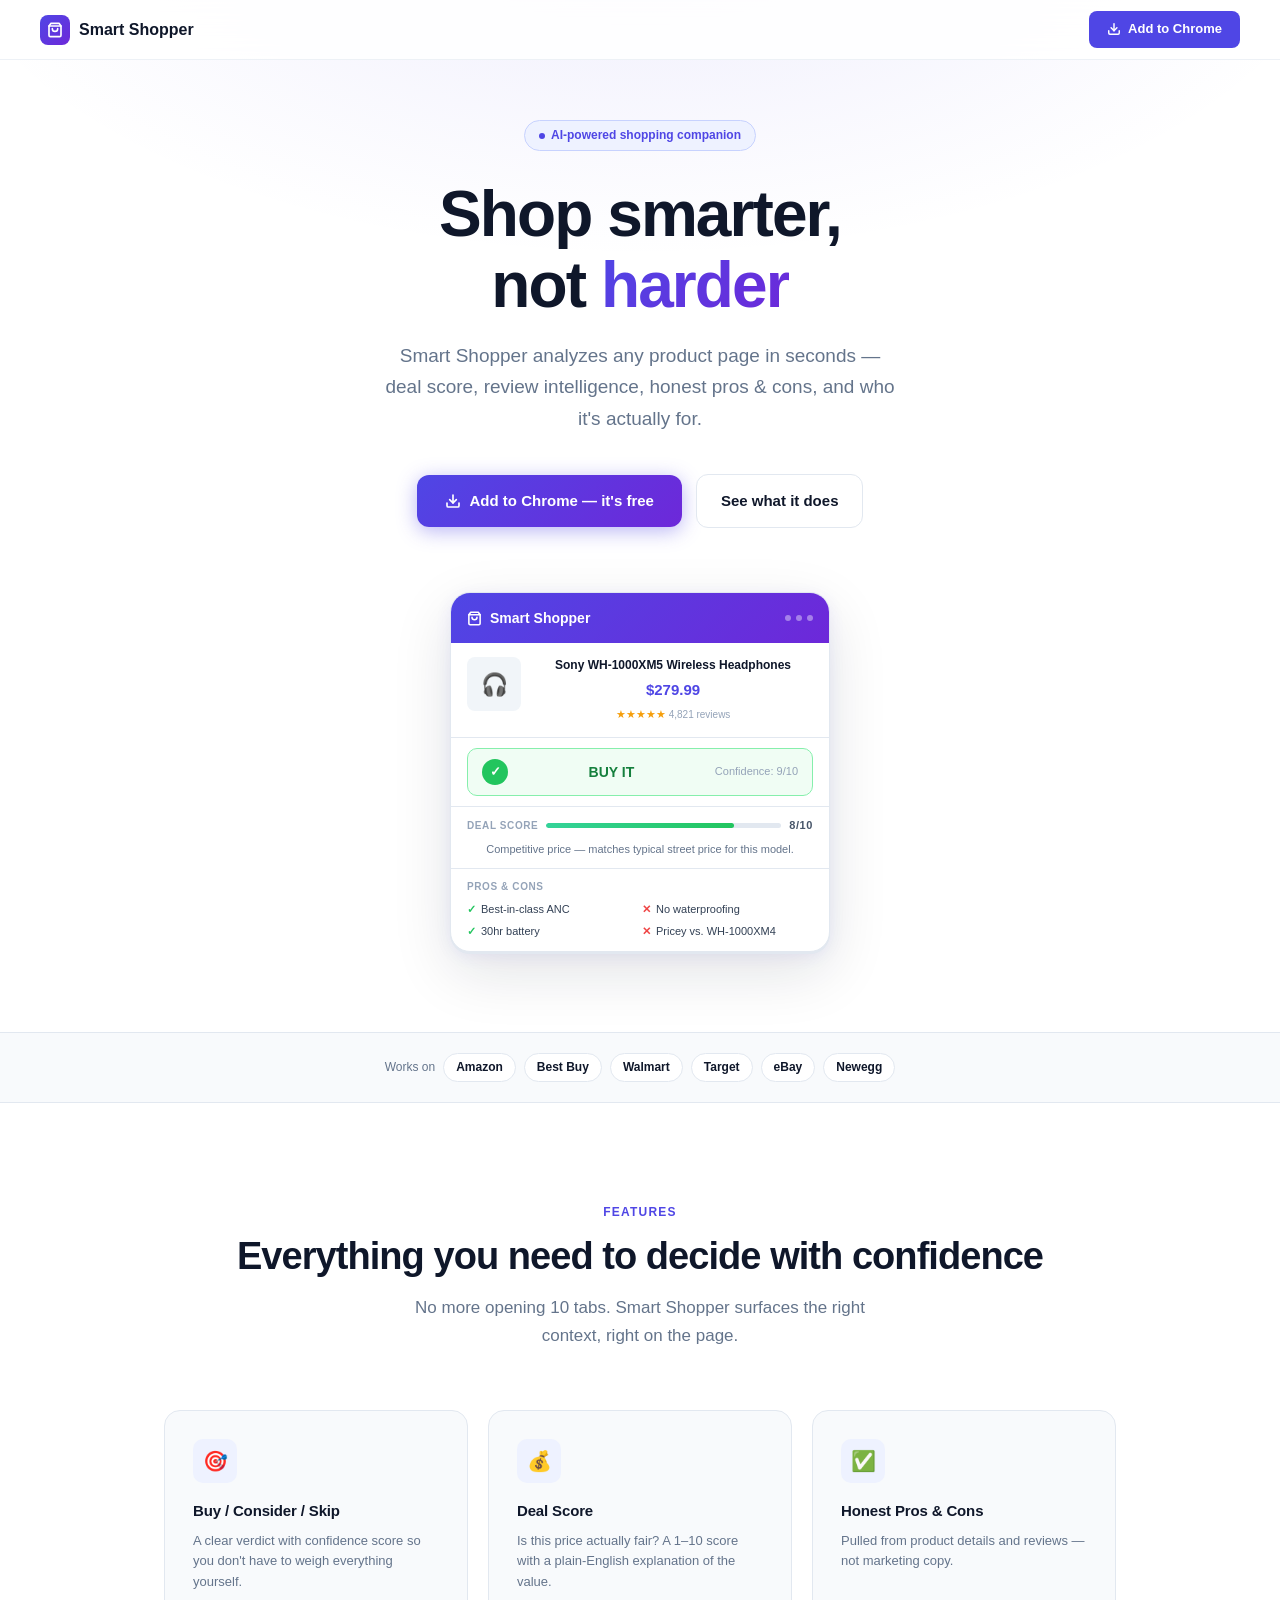
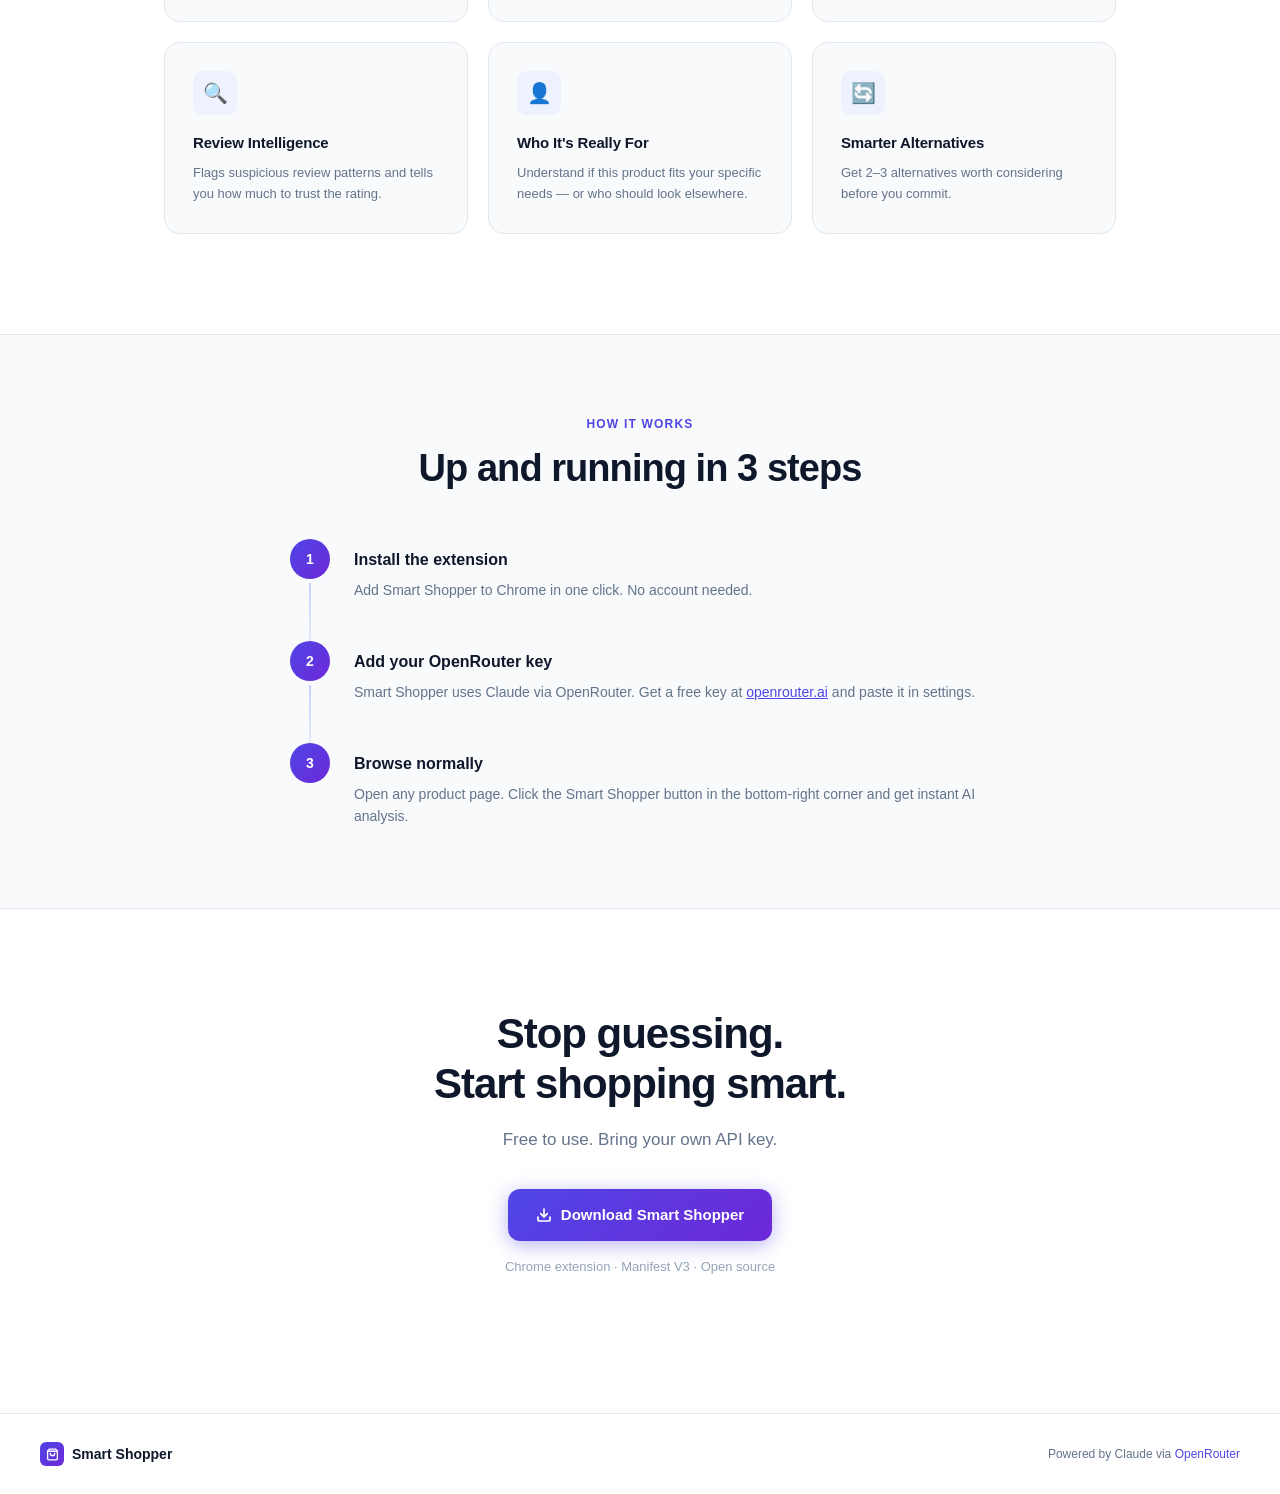
==== landing/index.html @ 1fc48de2 "Initial commit: Smart Shopper Chrome extension + landing page - Chrome extension (Manifest V3) with " ====
<!DOCTYPE html>
<html lang="en">
<head>
  <meta charset="UTF-8" />
  <meta name="viewport" content="width=device-width, initial-scale=1.0" />
  <title>Smart Shopper — AI shopping companion</title>
  <style>
    *, *::before, *::after { box-sizing: border-box; margin: 0; padding: 0; }

    :root {
      --indigo: #4f46e5;
      --indigo-dark: #4338ca;
      --violet: #6d28d9;
      --text: #0f172a;
      --muted: #64748b;
      --border: #e2e8f0;
      --bg: #ffffff;
      --bg-soft: #f8fafc;
    }

    html { scroll-behavior: smooth; }

    body {
      font-family: -apple-system, BlinkMacSystemFont, 'Segoe UI', Roboto, sans-serif;
      color: var(--text);
      background: var(--bg);
      line-height: 1.6;
      -webkit-font-smoothing: antialiased;
    }

    /* ── Nav ─────────────────────────────────────────── */
    nav {
      position: fixed;
      top: 0; left: 0; right: 0;
      z-index: 100;
      display: flex;
      align-items: center;
      justify-content: space-between;
      padding: 0 40px;
      height: 60px;
      background: rgba(255,255,255,0.85);
      backdrop-filter: blur(12px);
      border-bottom: 1px solid rgba(226,232,240,0.6);
    }
    .nav-logo {
      display: flex;
      align-items: center;
      gap: 9px;
      font-weight: 700;
      font-size: 16px;
      color: var(--text);
      text-decoration: none;
    }
    .nav-logo-icon {
      width: 30px; height: 30px;
      background: linear-gradient(135deg, var(--indigo), var(--violet));
      border-radius: 8px;
      display: flex;
      align-items: center;
      justify-content: center;
      color: white;
    }
    .nav-cta {
      display: inline-flex;
      align-items: center;
      gap: 7px;
      padding: 8px 18px;
      background: var(--indigo);
      color: #fff;
      border-radius: 8px;
      font-size: 13px;
      font-weight: 600;
      text-decoration: none;
      transition: background 0.15s, transform 0.1s;
    }
    .nav-cta:hover { background: var(--indigo-dark); transform: translateY(-1px); }

    /* ── Hero ────────────────────────────────────────── */
    .hero {
      min-height: 100vh;
      display: flex;
      flex-direction: column;
      align-items: center;
      justify-content: center;
      text-align: center;
      padding: 120px 24px 80px;
      background: radial-gradient(ellipse 80% 50% at 50% -10%, rgba(79,70,229,0.1) 0%, transparent 70%);
    }
    .hero-badge {
      display: inline-flex;
      align-items: center;
      gap: 6px;
      padding: 5px 14px;
      background: #eef2ff;
      color: var(--indigo);
      border-radius: 99px;
      font-size: 12px;
      font-weight: 600;
      margin-bottom: 28px;
      border: 1px solid #c7d2fe;
    }
    .hero-badge-dot {
      width: 6px; height: 6px;
      background: var(--indigo);
      border-radius: 50%;
      animation: pulse 2s infinite;
    }
    @keyframes pulse {
      0%, 100% { opacity: 1; }
      50% { opacity: 0.4; }
    }
    .hero h1 {
      font-size: clamp(36px, 6vw, 64px);
      font-weight: 800;
      letter-spacing: -0.03em;
      line-height: 1.1;
      max-width: 720px;
      margin-bottom: 20px;
    }
    .hero h1 em {
      font-style: normal;
      background: linear-gradient(135deg, var(--indigo), var(--violet));
      -webkit-background-clip: text;
      -webkit-text-fill-color: transparent;
      background-clip: text;
    }
    .hero-sub {
      font-size: clamp(16px, 2vw, 19px);
      color: var(--muted);
      max-width: 520px;
      margin-bottom: 40px;
      line-height: 1.65;
    }
    .hero-actions {
      display: flex;
      align-items: center;
      gap: 14px;
      flex-wrap: wrap;
      justify-content: center;
      margin-bottom: 64px;
    }
    .btn-primary {
      display: inline-flex;
      align-items: center;
      gap: 9px;
      padding: 14px 28px;
      background: linear-gradient(135deg, var(--indigo), var(--violet));
      color: #fff;
      border-radius: 12px;
      font-size: 15px;
      font-weight: 700;
      text-decoration: none;
      box-shadow: 0 4px 20px rgba(79,70,229,0.4);
      transition: transform 0.15s, box-shadow 0.15s;
    }
    .btn-primary:hover {
      transform: translateY(-2px);
      box-shadow: 0 8px 28px rgba(79,70,229,0.5);
    }
    .btn-secondary {
      display: inline-flex;
      align-items: center;
      gap: 8px;
      padding: 14px 24px;
      background: var(--bg);
      color: var(--text);
      border-radius: 12px;
      font-size: 15px;
      font-weight: 600;
      text-decoration: none;
      border: 1.5px solid var(--border);
      transition: border-color 0.15s, background 0.15s;
    }
    .btn-secondary:hover { border-color: #a5b4fc; background: #fafbff; }

    /* ── Panel preview ───────────────────────────────── */
    .hero-preview {
      width: 100%;
      max-width: 380px;
      background: #fff;
      border-radius: 20px;
      box-shadow: 0 2px 0 0 #e2e8f0, 0 20px 60px rgba(15,23,42,0.12), 0 4px 16px rgba(79,70,229,0.08);
      overflow: hidden;
      border: 1px solid var(--border);
    }
    .preview-header {
      padding: 14px 16px;
      background: linear-gradient(135deg, var(--indigo), var(--violet));
      color: #fff;
      display: flex;
      align-items: center;
      justify-content: space-between;
    }
    .preview-header-logo {
      display: flex;
      align-items: center;
      gap: 8px;
      font-weight: 700;
      font-size: 14px;
    }
    .preview-header-dots { display: flex; gap: 5px; }
    .preview-header-dots span {
      width: 6px; height: 6px;
      background: rgba(255,255,255,0.4);
      border-radius: 50%;
    }
    .preview-product {
      display: flex;
      gap: 12px;
      padding: 14px 16px;
      border-bottom: 1px solid var(--border);
      background: #fff;
    }
    .preview-thumb {
      width: 54px; height: 54px;
      background: #f1f5f9;
      border-radius: 8px;
      flex-shrink: 0;
      display: flex;
      align-items: center;
      justify-content: center;
      font-size: 22px;
    }
    .preview-product-info { flex: 1; }
    .preview-product-name {
      font-size: 12px;
      font-weight: 600;
      color: var(--text);
      margin-bottom: 4px;
      line-height: 1.35;
    }
    .preview-product-price { font-size: 15px; font-weight: 700; color: var(--indigo); margin-bottom: 4px; }
    .preview-stars { color: #f59e0b; font-size: 11px; }
    .preview-verdict {
      display: flex;
      align-items: center;
      gap: 10px;
      margin: 10px 16px;
      padding: 10px 14px;
      background: #f0fdf4;
      border: 1.5px solid #86efac;
      border-radius: 10px;
    }
    .preview-verdict-badge {
      width: 26px; height: 26px;
      background: #22c55e;
      border-radius: 50%;
      display: flex;
      align-items: center;
      justify-content: center;
      color: #fff;
      font-size: 13px;
      font-weight: 700;
      flex-shrink: 0;
    }
    .preview-verdict-label { font-size: 14px; font-weight: 800; color: #15803d; flex: 1; }
    .preview-verdict-conf { font-size: 11px; color: #94a3b8; }
    .preview-row {
      padding: 10px 16px;
      border-top: 1px solid var(--border);
    }
    .preview-row-label {
      font-size: 10px;
      font-weight: 700;
      text-transform: uppercase;
      letter-spacing: 0.06em;
      color: #94a3b8;
      margin-bottom: 6px;
      display: flex;
      align-items: center;
      gap: 8px;
    }
    .preview-bar-wrap { flex: 1; height: 5px; background: #e2e8f0; border-radius: 99px; overflow: hidden; }
    .preview-bar { height: 100%; background: linear-gradient(90deg, #34d399, #22c55e); border-radius: 99px; }
    .preview-score { font-size: 11px; font-weight: 700; color: #475569; }
    .preview-pros-cons {
      display: grid;
      grid-template-columns: 1fr 1fr;
      gap: 4px;
    }
    .preview-item {
      display: flex;
      gap: 5px;
      font-size: 11px;
      color: #334155;
      align-items: flex-start;
    }
    .preview-check { color: #22c55e; font-weight: 700; }
    .preview-x     { color: #ef4444; font-weight: 700; }

    /* ── Sites ───────────────────────────────────────── */
    .sites-strip {
      padding: 20px 40px;
      border-top: 1px solid var(--border);
      border-bottom: 1px solid var(--border);
      background: var(--bg-soft);
      display: flex;
      align-items: center;
      justify-content: center;
      gap: 8px;
      flex-wrap: wrap;
    }
    .sites-strip-label { font-size: 12px; color: var(--muted); font-weight: 500; }
    .site-pill {
      font-size: 12px;
      font-weight: 600;
      padding: 4px 12px;
      background: #fff;
      border: 1px solid var(--border);
      border-radius: 99px;
      color: var(--text);
    }

    /* ── Features ────────────────────────────────────── */
    .features {
      padding: 100px 24px;
      max-width: 1000px;
      margin: 0 auto;
    }
    .section-label {
      font-size: 12px;
      font-weight: 700;
      text-transform: uppercase;
      letter-spacing: 0.1em;
      color: var(--indigo);
      text-align: center;
      margin-bottom: 12px;
    }
    .section-title {
      font-size: clamp(26px, 4vw, 38px);
      font-weight: 800;
      letter-spacing: -0.025em;
      text-align: center;
      margin-bottom: 14px;
      line-height: 1.2;
    }
    .section-sub {
      font-size: 17px;
      color: var(--muted);
      text-align: center;
      max-width: 500px;
      margin: 0 auto 60px;
      line-height: 1.65;
    }
    .features-grid {
      display: grid;
      grid-template-columns: repeat(auto-fit, minmax(280px, 1fr));
      gap: 20px;
    }
    .feature-card {
      padding: 28px;
      background: var(--bg-soft);
      border-radius: 16px;
      border: 1px solid var(--border);
      transition: border-color 0.2s, box-shadow 0.2s;
    }
    .feature-card:hover {
      border-color: #a5b4fc;
      box-shadow: 0 4px 20px rgba(79,70,229,0.08);
    }
    .feature-icon {
      width: 44px; height: 44px;
      background: #eef2ff;
      border-radius: 10px;
      display: flex;
      align-items: center;
      justify-content: center;
      font-size: 20px;
      margin-bottom: 16px;
    }
    .feature-card h3 {
      font-size: 15px;
      font-weight: 700;
      margin-bottom: 8px;
      letter-spacing: -0.01em;
    }
    .feature-card p { font-size: 13px; color: var(--muted); line-height: 1.6; }

    /* ── How it works ────────────────────────────────── */
    .how {
      padding: 80px 24px;
      background: var(--bg-soft);
      border-top: 1px solid var(--border);
      border-bottom: 1px solid var(--border);
    }
    .how-inner {
      max-width: 700px;
      margin: 0 auto;
    }
    .steps {
      display: flex;
      flex-direction: column;
      gap: 0;
      margin-top: 48px;
    }
    .step {
      display: flex;
      gap: 24px;
      align-items: flex-start;
      position: relative;
    }
    .step:not(:last-child)::after {
      content: '';
      position: absolute;
      left: 19px;
      top: 44px;
      width: 2px;
      height: calc(100% - 4px);
      background: linear-gradient(to bottom, #c7d2fe, transparent);
    }
    .step-num {
      width: 40px; height: 40px;
      background: linear-gradient(135deg, var(--indigo), var(--violet));
      color: #fff;
      border-radius: 50%;
      display: flex;
      align-items: center;
      justify-content: center;
      font-size: 14px;
      font-weight: 800;
      flex-shrink: 0;
      z-index: 1;
    }
    .step-body { padding: 8px 0 40px; }
    .step-body h3 { font-size: 16px; font-weight: 700; margin-bottom: 6px; }
    .step-body p { font-size: 14px; color: var(--muted); line-height: 1.6; }

    /* ── CTA ─────────────────────────────────────────── */
    .cta {
      padding: 100px 24px;
      text-align: center;
    }
    .cta h2 {
      font-size: clamp(28px, 4vw, 42px);
      font-weight: 800;
      letter-spacing: -0.025em;
      margin-bottom: 16px;
      line-height: 1.2;
    }
    .cta p { font-size: 17px; color: var(--muted); margin-bottom: 36px; }

    /* ── Footer ──────────────────────────────────────── */
    footer {
      padding: 28px 40px;
      border-top: 1px solid var(--border);
      display: flex;
      align-items: center;
      justify-content: space-between;
      flex-wrap: wrap;
      gap: 12px;
    }
    .footer-logo {
      display: flex;
      align-items: center;
      gap: 8px;
      font-weight: 700;
      font-size: 14px;
      color: var(--text);
    }
    .footer-note { font-size: 12px; color: var(--muted); }
    .footer-note a { color: var(--indigo); text-decoration: none; }
    .footer-note a:hover { text-decoration: underline; }

    @media (max-width: 600px) {
      nav { padding: 0 20px; }
      .hero { padding: 100px 20px 60px; }
      .features { padding: 64px 20px; }
      footer { padding: 24px 20px; }
      .sites-strip { padding: 16px 20px; }
    }
  </style>
</head>
<body>

  <!-- Nav -->
  <nav>
    <a class="nav-logo" href="#">
      <div class="nav-logo-icon">
        <svg width="16" height="16" viewBox="0 0 24 24" fill="none" stroke="white" stroke-width="2.5" stroke-linecap="round" stroke-linejoin="round">
          <path d="M6 2L3 6v14a2 2 0 002 2h14a2 2 0 002-2V6l-3-4z"/>
          <line x1="3" y1="6" x2="21" y2="6"/>
          <path d="M16 10a4 4 0 01-8 0"/>
        </svg>
      </div>
      Smart Shopper
    </a>
    <a class="nav-cta" href="#install">
      <svg width="14" height="14" viewBox="0 0 24 24" fill="none" stroke="currentColor" stroke-width="2.5" stroke-linecap="round" stroke-linejoin="round"><path d="M21 15v4a2 2 0 01-2 2H5a2 2 0 01-2-2v-4"/><polyline points="7 10 12 15 17 10"/><line x1="12" y1="15" x2="12" y2="3"/></svg>
      Add to Chrome
    </a>
  </nav>

  <!-- Hero -->
  <section class="hero">
    <div class="hero-badge">
      <span class="hero-badge-dot"></span>
      AI-powered shopping companion
    </div>

    <h1>Shop smarter,<br />not <em>harder</em></h1>

    <p class="hero-sub">
      Smart Shopper analyzes any product page in seconds — deal score, review intelligence, honest pros & cons, and who it's actually for.
    </p>

    <div class="hero-actions">
      <a class="btn-primary" href="#install">
        <svg width="16" height="16" viewBox="0 0 24 24" fill="none" stroke="currentColor" stroke-width="2.5" stroke-linecap="round" stroke-linejoin="round"><path d="M21 15v4a2 2 0 01-2 2H5a2 2 0 01-2-2v-4"/><polyline points="7 10 12 15 17 10"/><line x1="12" y1="15" x2="12" y2="3"/></svg>
        Add to Chrome — it's free
      </a>
      <a class="btn-secondary" href="#features">See what it does</a>
    </div>

    <!-- Panel mockup -->
    <div class="hero-preview">
      <div class="preview-header">
        <div class="preview-header-logo">
          <svg width="15" height="15" viewBox="0 0 24 24" fill="none" stroke="white" stroke-width="2.5" stroke-linecap="round" stroke-linejoin="round">
            <path d="M6 2L3 6v14a2 2 0 002 2h14a2 2 0 002-2V6l-3-4z"/>
            <line x1="3" y1="6" x2="21" y2="6"/>
            <path d="M16 10a4 4 0 01-8 0"/>
          </svg>
          Smart Shopper
        </div>
        <div class="preview-header-dots">
          <span></span><span></span><span></span>
        </div>
      </div>

      <div class="preview-product">
        <div class="preview-thumb">🎧</div>
        <div class="preview-product-info">
          <div class="preview-product-name">Sony WH-1000XM5 Wireless Headphones</div>
          <div class="preview-product-price">$279.99</div>
          <div class="preview-stars">★★★★★ <span style="color:#94a3b8;font-size:10px">4,821 reviews</span></div>
        </div>
      </div>

      <div class="preview-verdict">
        <div class="preview-verdict-badge">✓</div>
        <div class="preview-verdict-label">BUY IT</div>
        <div class="preview-verdict-conf">Confidence: 9/10</div>
      </div>

      <div class="preview-row">
        <div class="preview-row-label">
          Deal Score
          <div class="preview-bar-wrap"><div class="preview-bar" style="width:80%"></div></div>
          <span class="preview-score">8/10</span>
        </div>
        <div style="font-size:11px;color:#64748b">Competitive price — matches typical street price for this model.</div>
      </div>

      <div class="preview-row">
        <div class="preview-row-label">Pros & Cons</div>
        <div class="preview-pros-cons">
          <div class="preview-item"><span class="preview-check">✓</span> Best-in-class ANC</div>
          <div class="preview-item"><span class="preview-x">✕</span> No waterproofing</div>
          <div class="preview-item"><span class="preview-check">✓</span> 30hr battery</div>
          <div class="preview-item"><span class="preview-x">✕</span> Pricey vs. WH-1000XM4</div>
        </div>
      </div>
    </div>
  </section>

  <!-- Supported sites -->
  <div class="sites-strip">
    <span class="sites-strip-label">Works on</span>
    <span class="site-pill">Amazon</span>
    <span class="site-pill">Best Buy</span>
    <span class="site-pill">Walmart</span>
    <span class="site-pill">Target</span>
    <span class="site-pill">eBay</span>
    <span class="site-pill">Newegg</span>
  </div>

  <!-- Features -->
  <section class="features" id="features">
    <div class="section-label">Features</div>
    <h2 class="section-title">Everything you need to decide with confidence</h2>
    <p class="section-sub">No more opening 10 tabs. Smart Shopper surfaces the right context, right on the page.</p>

    <div class="features-grid">
      <div class="feature-card">
        <div class="feature-icon">🎯</div>
        <h3>Buy / Consider / Skip</h3>
        <p>A clear verdict with confidence score so you don't have to weigh everything yourself.</p>
      </div>
      <div class="feature-card">
        <div class="feature-icon">💰</div>
        <h3>Deal Score</h3>
        <p>Is this price actually fair? A 1–10 score with a plain-English explanation of the value.</p>
      </div>
      <div class="feature-card">
        <div class="feature-icon">✅</div>
        <h3>Honest Pros & Cons</h3>
        <p>Pulled from product details and reviews — not marketing copy.</p>
      </div>
      <div class="feature-card">
        <div class="feature-icon">🔍</div>
        <h3>Review Intelligence</h3>
        <p>Flags suspicious review patterns and tells you how much to trust the rating.</p>
      </div>
      <div class="feature-card">
        <div class="feature-icon">👤</div>
        <h3>Who It's Really For</h3>
        <p>Understand if this product fits your specific needs — or who should look elsewhere.</p>
      </div>
      <div class="feature-card">
        <div class="feature-icon">🔄</div>
        <h3>Smarter Alternatives</h3>
        <p>Get 2–3 alternatives worth considering before you commit.</p>
      </div>
    </div>
  </section>

  <!-- How it works -->
  <section class="how">
    <div class="how-inner">
      <div class="section-label">How it works</div>
      <h2 class="section-title" style="text-align:center">Up and running in 3 steps</h2>

      <div class="steps">
        <div class="step">
          <div class="step-num">1</div>
          <div class="step-body">
            <h3>Install the extension</h3>
            <p>Add Smart Shopper to Chrome in one click. No account needed.</p>
          </div>
        </div>
        <div class="step">
          <div class="step-num">2</div>
          <div class="step-body">
            <h3>Add your OpenRouter key</h3>
            <p>Smart Shopper uses Claude via OpenRouter. Get a free key at <a href="https://openrouter.ai/keys" target="_blank" style="color:var(--indigo)">openrouter.ai</a> and paste it in settings.</p>
          </div>
        </div>
        <div class="step">
          <div class="step-num">3</div>
          <div class="step-body" style="padding-bottom:0">
            <h3>Browse normally</h3>
            <p>Open any product page. Click the Smart Shopper button in the bottom-right corner and get instant AI analysis.</p>
          </div>
        </div>
      </div>
    </div>
  </section>

  <!-- CTA -->
  <section class="cta" id="install">
    <h2>Stop guessing.<br />Start shopping smart.</h2>
    <p>Free to use. Bring your own API key.</p>
    <a class="btn-primary" href="https://github.com/your-repo/smart-shopper/releases/latest" target="_blank">
      <svg width="16" height="16" viewBox="0 0 24 24" fill="none" stroke="currentColor" stroke-width="2.5" stroke-linecap="round" stroke-linejoin="round"><path d="M21 15v4a2 2 0 01-2 2H5a2 2 0 01-2-2v-4"/><polyline points="7 10 12 15 17 10"/><line x1="12" y1="15" x2="12" y2="3"/></svg>
      Download Smart Shopper
    </a>
    <p style="margin-top:16px;font-size:13px;color:#94a3b8">
      Chrome extension · Manifest V3 · Open source
    </p>
  </section>

  <!-- Footer -->
  <footer>
    <div class="footer-logo">
      <div style="width:24px;height:24px;background:linear-gradient(135deg,#4f46e5,#6d28d9);border-radius:6px;display:flex;align-items:center;justify-content:center;">
        <svg width="13" height="13" viewBox="0 0 24 24" fill="none" stroke="white" stroke-width="2.5" stroke-linecap="round" stroke-linejoin="round">
          <path d="M6 2L3 6v14a2 2 0 002 2h14a2 2 0 002-2V6l-3-4z"/>
          <line x1="3" y1="6" x2="21" y2="6"/>
          <path d="M16 10a4 4 0 01-8 0"/>
        </svg>
      </div>
      Smart Shopper
    </div>
    <span class="footer-note">Powered by Claude via <a href="https://openrouter.ai" target="_blank">OpenRouter</a></span>
  </footer>

</body>
</html>
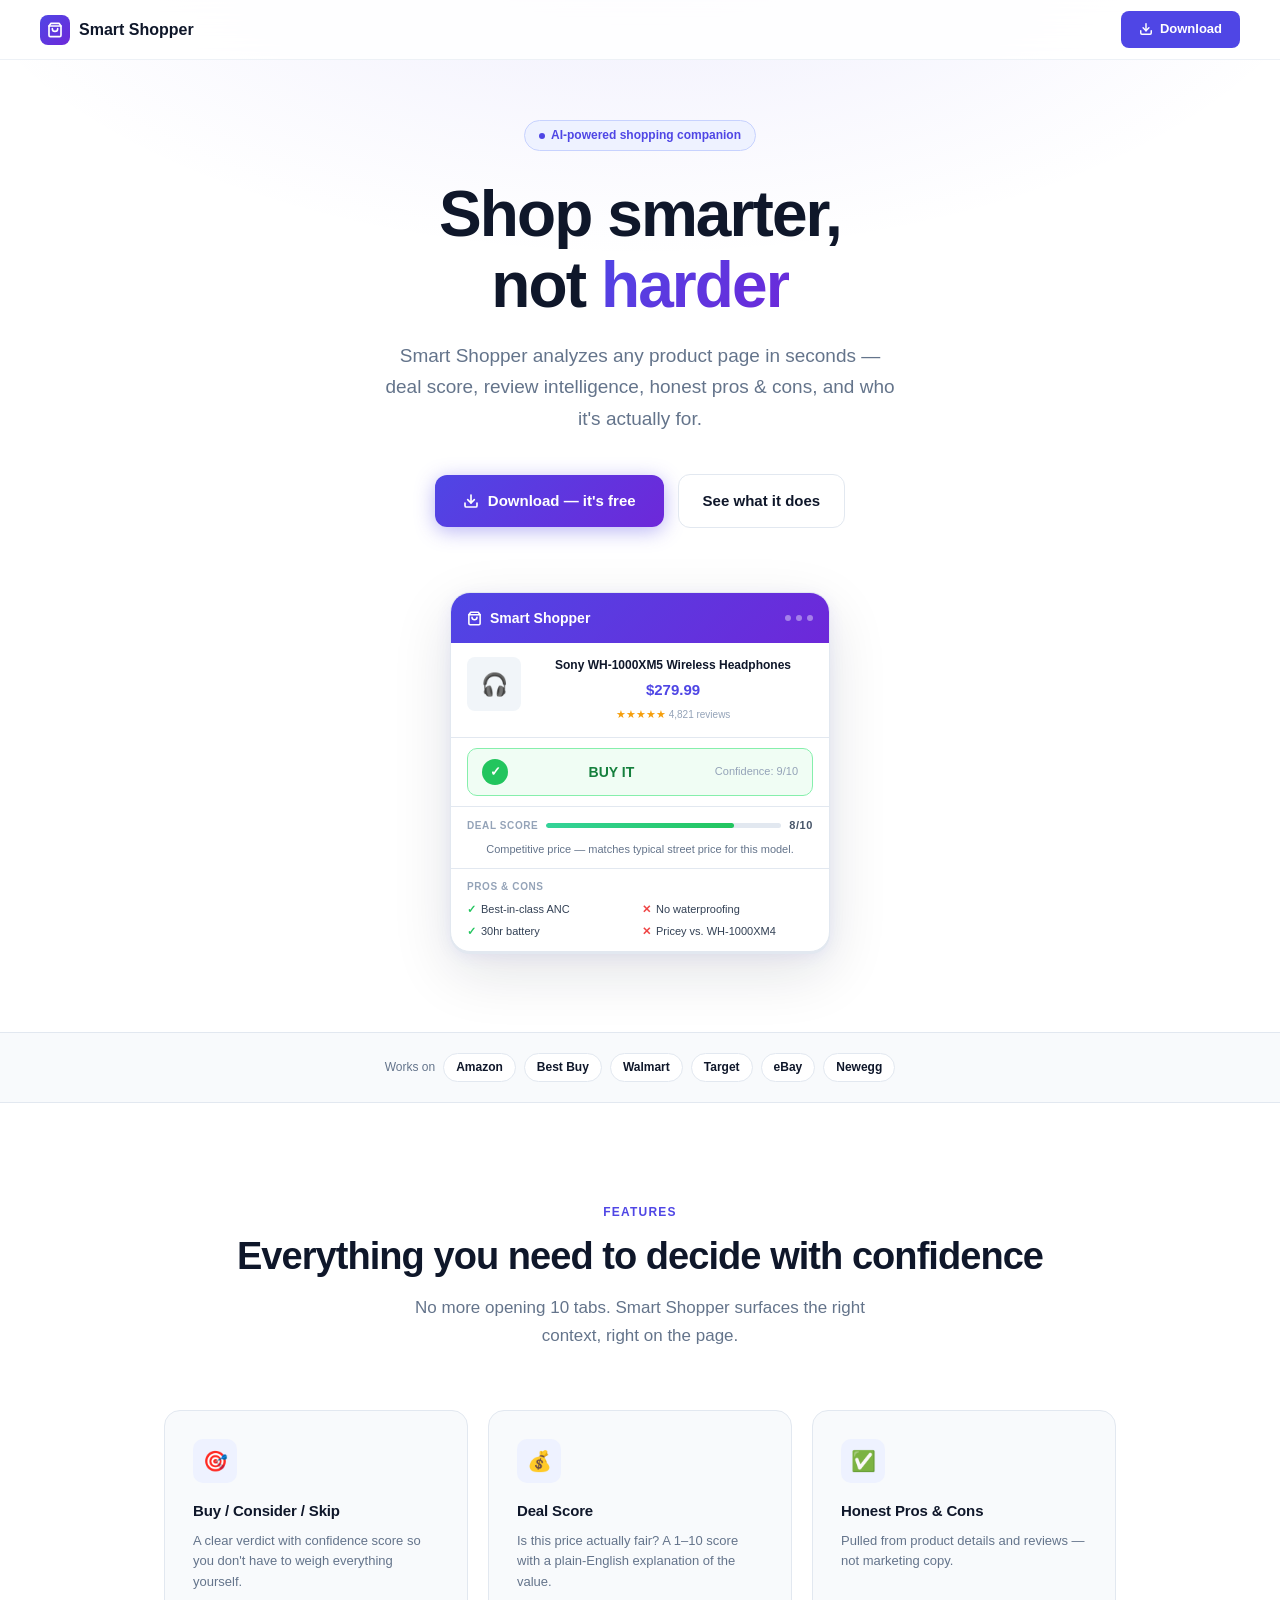
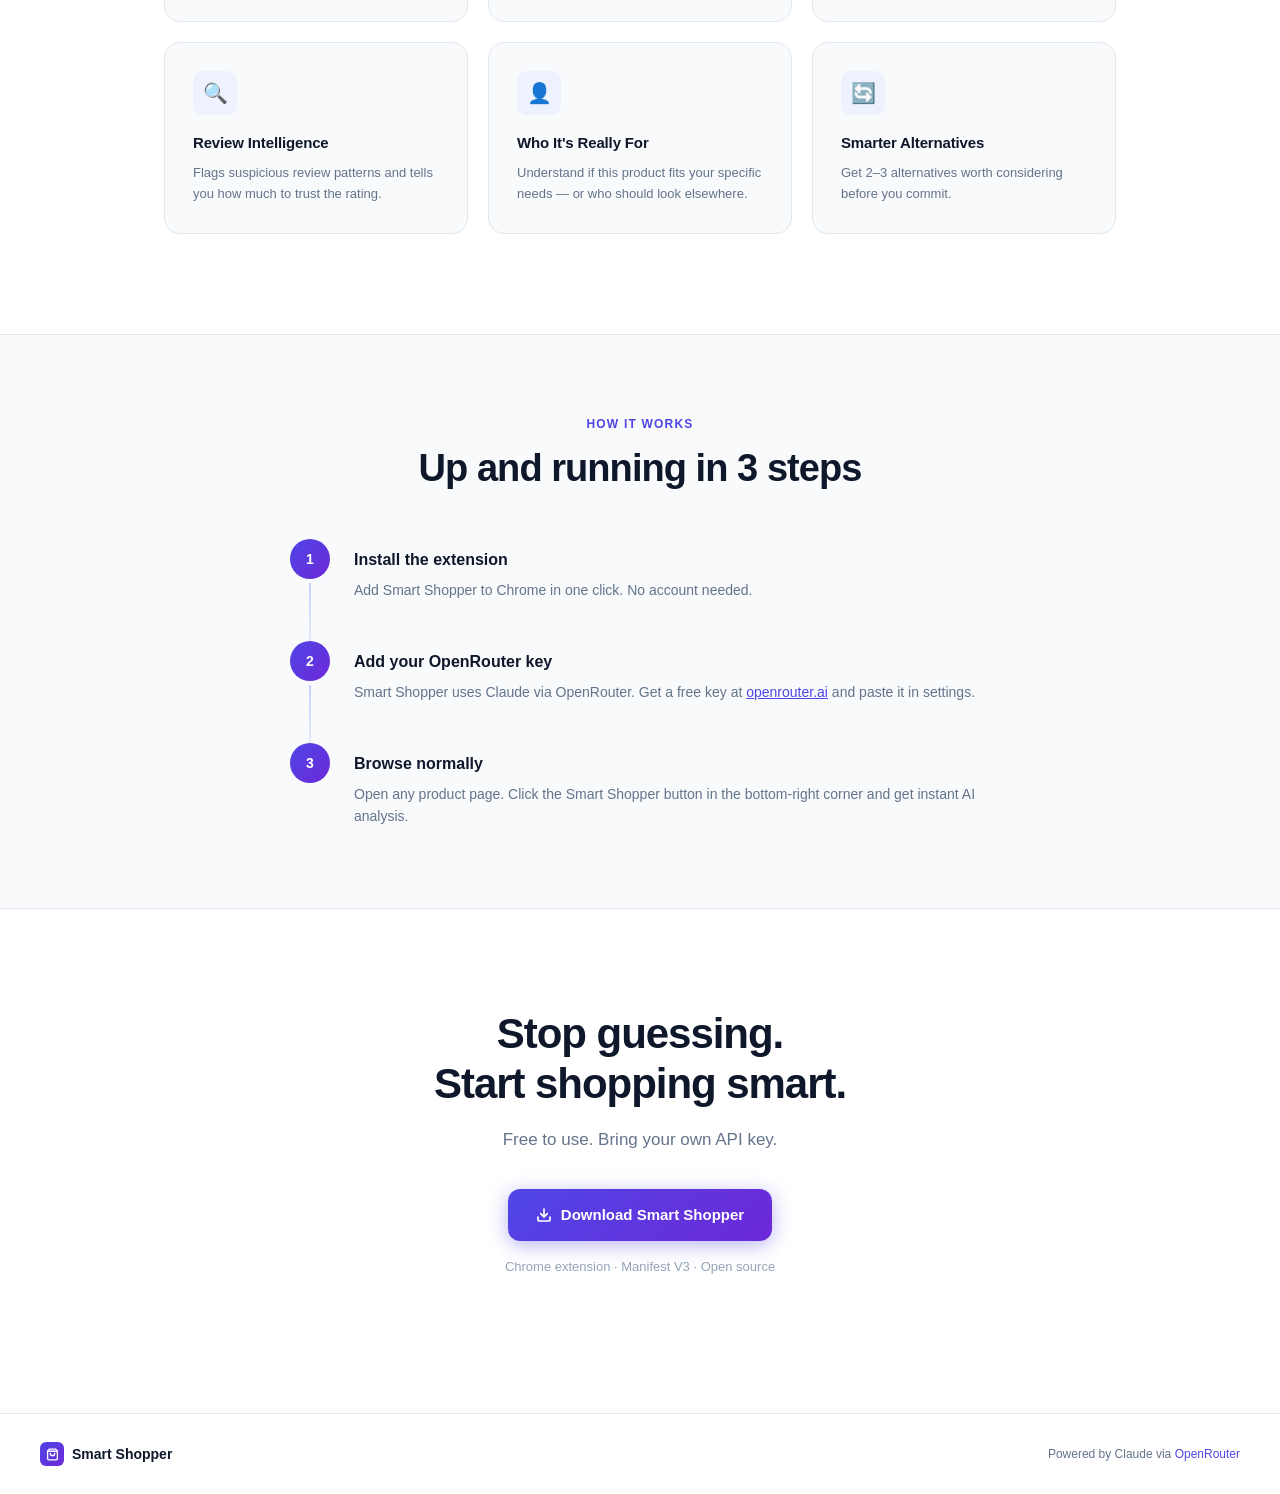
==== commit 80bd45e5: "Fix download links to point to actual GitHub repo zip Co-Authored-By: Claude Sonnet 4.6 <noreply@ant" ====
--- a/landing/index.html
+++ b/landing/index.html
@@ -484,9 +484,9 @@
       </div>
       Smart Shopper
     </a>
-    <a class="nav-cta" href="#install">
+    <a class="nav-cta" href="https://github.com/annnsvm/ai-week-project4-smart-shopper-anna/archive/refs/heads/main.zip">
       <svg width="14" height="14" viewBox="0 0 24 24" fill="none" stroke="currentColor" stroke-width="2.5" stroke-linecap="round" stroke-linejoin="round"><path d="M21 15v4a2 2 0 01-2 2H5a2 2 0 01-2-2v-4"/><polyline points="7 10 12 15 17 10"/><line x1="12" y1="15" x2="12" y2="3"/></svg>
-      Add to Chrome
+      Download
     </a>
   </nav>
 
@@ -506,7 +506,7 @@
     <div class="hero-actions">
       <a class="btn-primary" href="#install">
         <svg width="16" height="16" viewBox="0 0 24 24" fill="none" stroke="currentColor" stroke-width="2.5" stroke-linecap="round" stroke-linejoin="round"><path d="M21 15v4a2 2 0 01-2 2H5a2 2 0 01-2-2v-4"/><polyline points="7 10 12 15 17 10"/><line x1="12" y1="15" x2="12" y2="3"/></svg>
-        Add to Chrome — it's free
+        Download — it's free
       </a>
       <a class="btn-secondary" href="#features">See what it does</a>
     </div>
@@ -650,7 +650,7 @@
   <section class="cta" id="install">
     <h2>Stop guessing.<br />Start shopping smart.</h2>
     <p>Free to use. Bring your own API key.</p>
-    <a class="btn-primary" href="https://github.com/your-repo/smart-shopper/releases/latest" target="_blank">
+    <a class="btn-primary" href="https://github.com/annnsvm/ai-week-project4-smart-shopper-anna/archive/refs/heads/main.zip">
       <svg width="16" height="16" viewBox="0 0 24 24" fill="none" stroke="currentColor" stroke-width="2.5" stroke-linecap="round" stroke-linejoin="round"><path d="M21 15v4a2 2 0 01-2 2H5a2 2 0 01-2-2v-4"/><polyline points="7 10 12 15 17 10"/><line x1="12" y1="15" x2="12" y2="3"/></svg>
       Download Smart Shopper
     </a>
